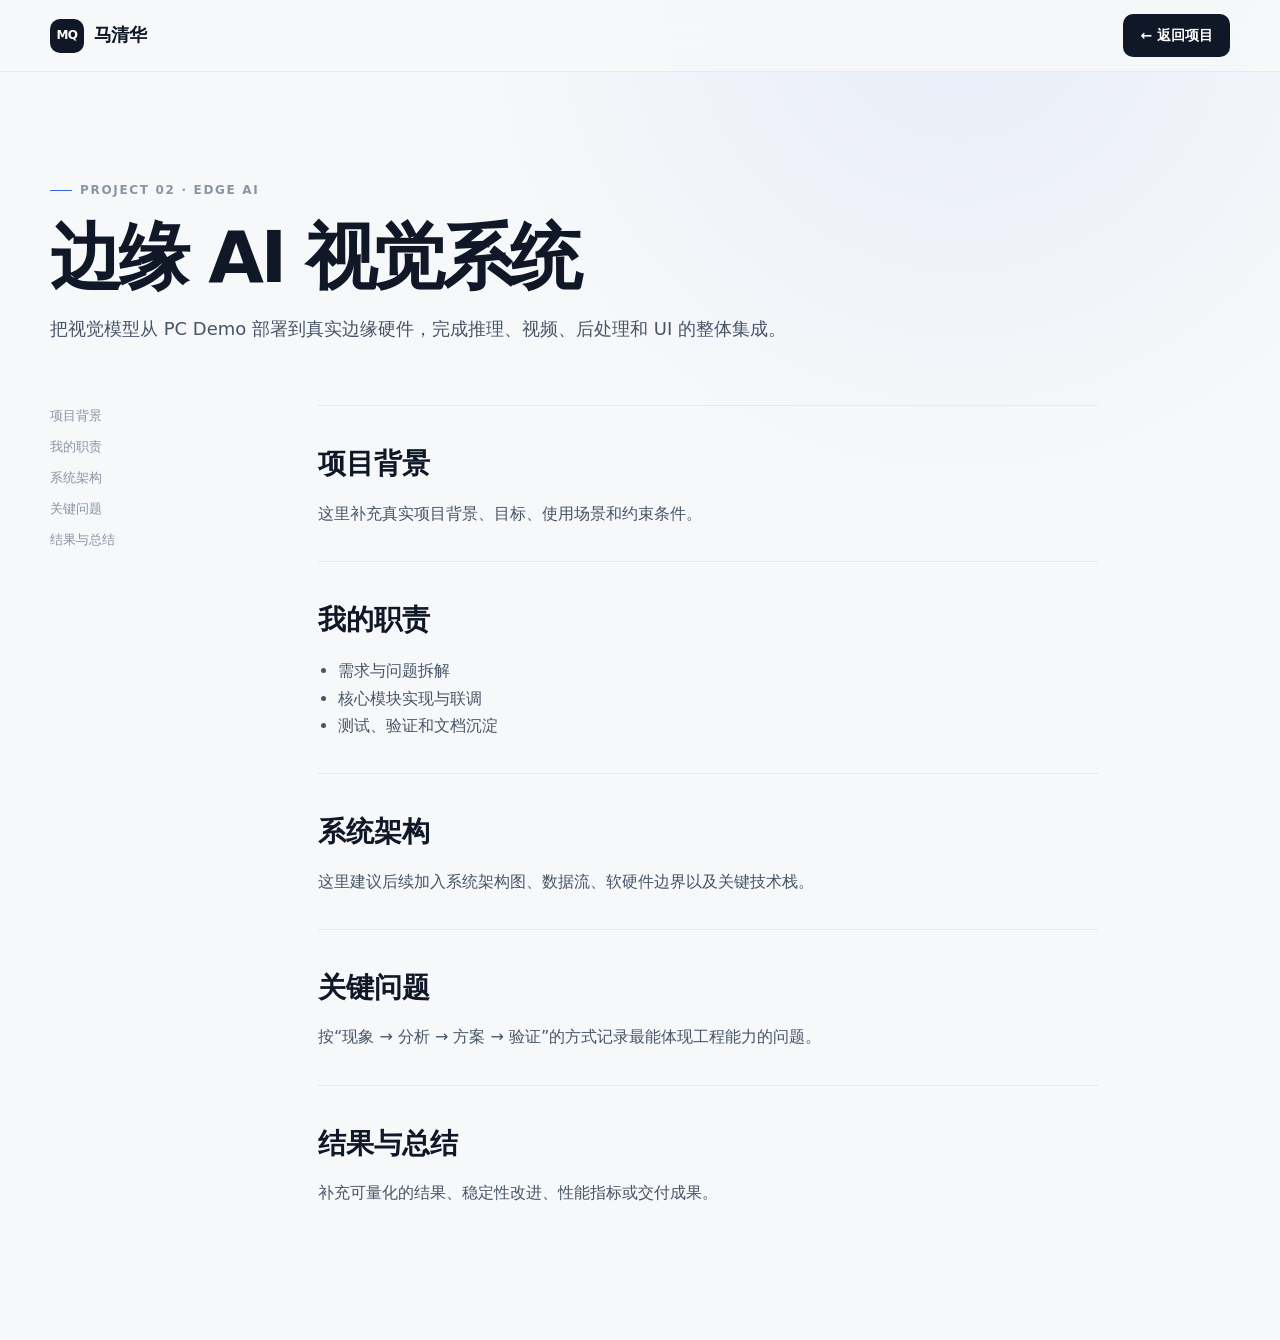
==== projects/edge-ai.html @ 14eddd3c "更新个人页面" ====
<!doctype html><html lang="zh-CN"><head><meta charset="UTF-8"><meta name="viewport" content="width=device-width,initial-scale=1"><title>边缘 AI 视觉系统｜马清华</title><link rel="stylesheet" href="../assets/styles/detail.css"></head><body>
<header class="site-header"><div class="page-width header-inner"><a class="brand" href="../index.html"><span class="brand-mark">MQ</span><span>马清华</span></a><a class="header-contact" href="../index.html#projects">← 返回项目</a></div></header>
<main><section class="detail-hero"><div class="page-width"><span class="eyebrow">PROJECT 02 · EDGE AI</span><h1>边缘 AI 视觉系统</h1><p>把视觉模型从 PC Demo 部署到真实边缘硬件，完成推理、视频、后处理和 UI 的整体集成。</p></div></section>
<section class="detail-content"><div class="page-width detail-grid"><nav class="detail-nav"><a href="#background">项目背景</a><a href="#role">我的职责</a><a href="#architecture">系统架构</a><a href="#problems">关键问题</a><a href="#result">结果与总结</a></nav><article class="detail-body">
<section id="background" class="detail-block"><h2>项目背景</h2><p>这里补充真实项目背景、目标、使用场景和约束条件。</p></section>
<section id="role" class="detail-block"><h2>我的职责</h2><ul><li>需求与问题拆解</li><li>核心模块实现与联调</li><li>测试、验证和文档沉淀</li></ul></section>
<section id="architecture" class="detail-block"><h2>系统架构</h2><p>这里建议后续加入系统架构图、数据流、软硬件边界以及关键技术栈。</p></section>
<section id="problems" class="detail-block"><h2>关键问题</h2><p>按“现象 → 分析 → 方案 → 验证”的方式记录最能体现工程能力的问题。</p></section>
<section id="result" class="detail-block"><h2>结果与总结</h2><p>补充可量化的结果、稳定性改进、性能指标或交付成果。</p></section>
</article></div></section></main></body></html>
---- assets/styles/detail.css ----
@import "./main.css";
.detail-hero { padding: 100px 0 60px; }
.detail-hero h1 { max-width: 850px; margin: 18px 0; font-size: clamp(42px,6vw,72px); line-height: 1.08; letter-spacing: -.05em; }
.detail-hero p { max-width: 760px; color: var(--text-secondary); font-size: 18px; }
.detail-content { padding-bottom: 100px; }
.detail-grid { display: grid; grid-template-columns: 220px minmax(0,1fr); gap: 48px; }
.detail-nav { position: sticky; top: 110px; align-self: start; display: grid; gap: 9px; color: var(--text-muted); font-size: 13px; }
.detail-body { max-width: 780px; }
.detail-block { padding: 34px 0; border-top: 1px solid var(--border); }
.detail-block h2 { margin-bottom: 12px; font-size: 28px; }
.detail-block p,.detail-block li { color: var(--text-secondary); }
.detail-block ul { margin: 14px 0 0 20px; }
@media(max-width:760px){.detail-grid{grid-template-columns:1fr}.detail-nav{position:static;grid-template-columns:repeat(2,1fr)}}
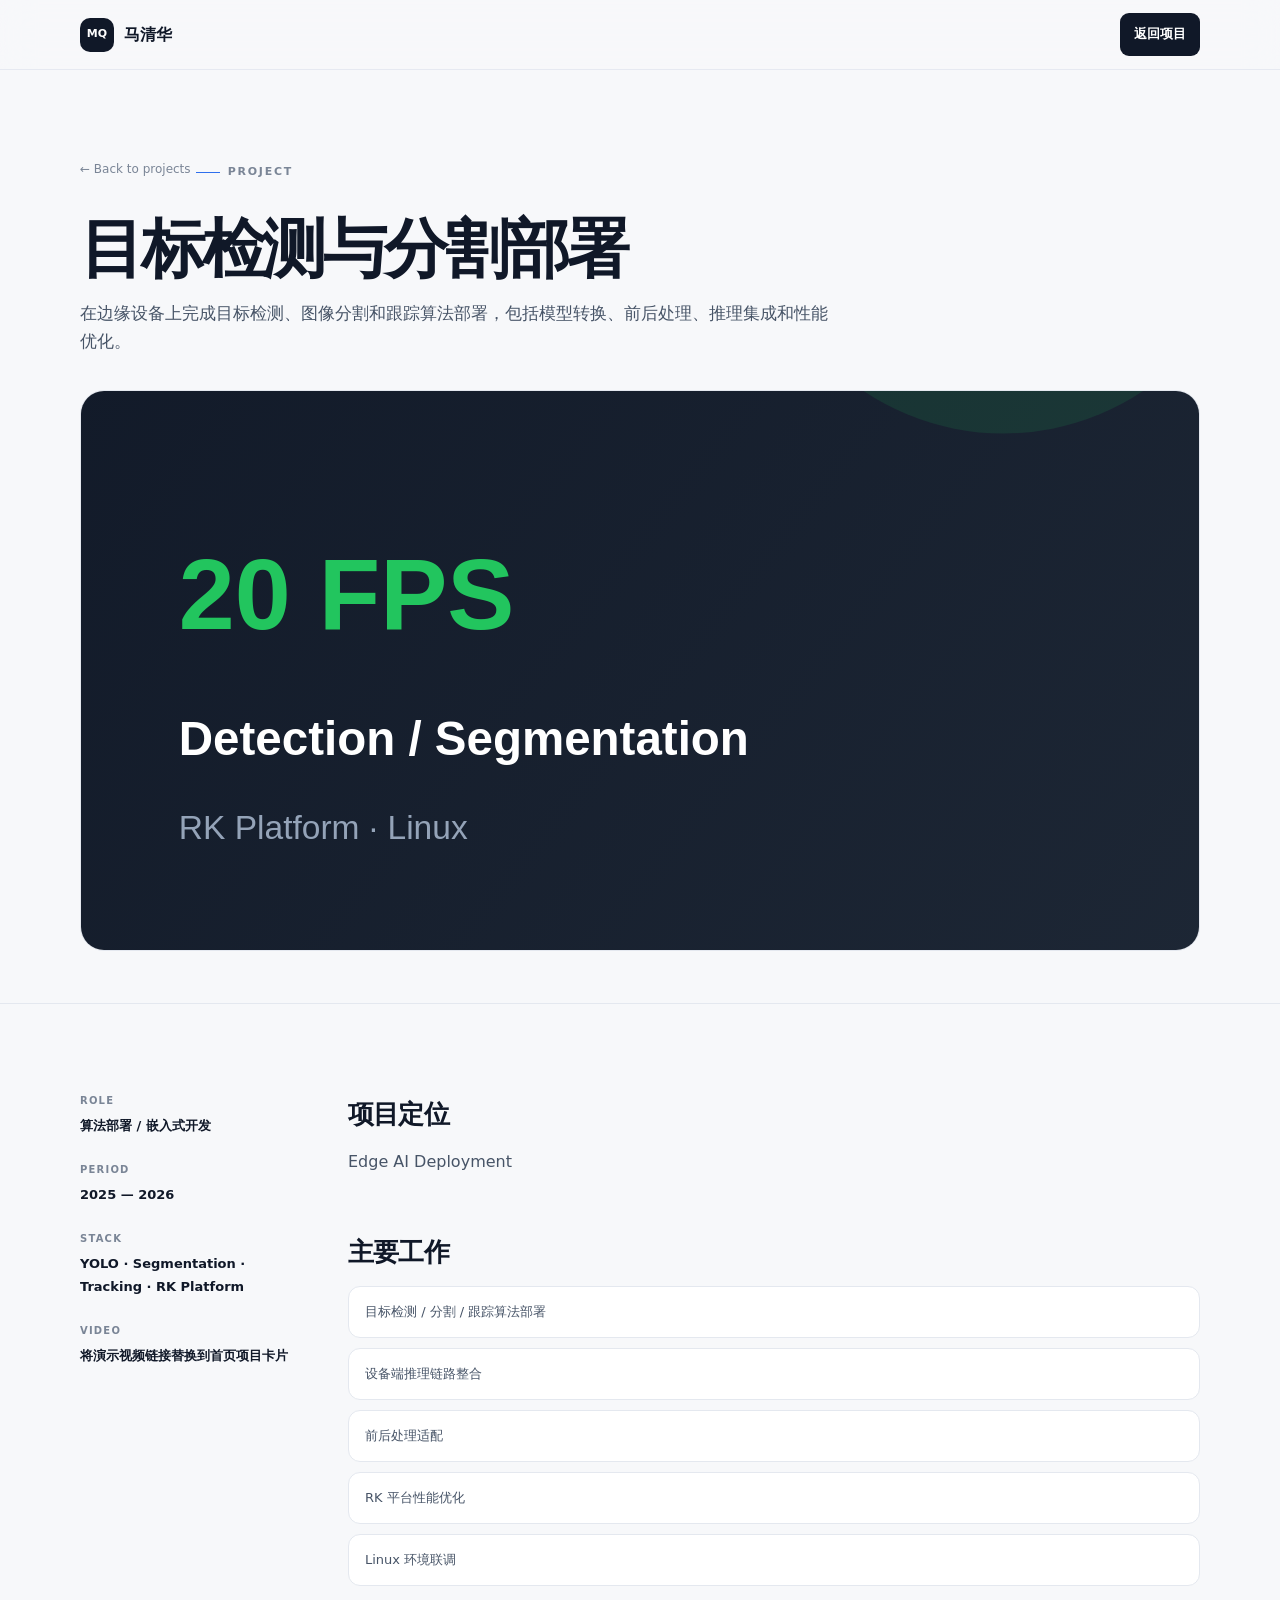
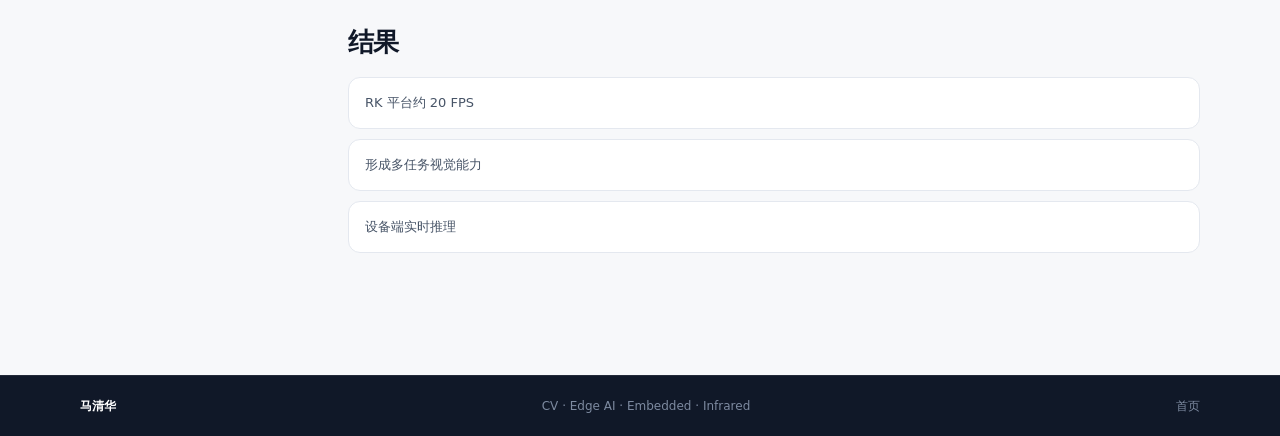
==== commit ef11b528: "更新个人页面" ====
--- a/projects/edge-ai.html
+++ b/projects/edge-ai.html
@@ -1,10 +1,40 @@
-<!doctype html><html lang="zh-CN"><head><meta charset="UTF-8"><meta name="viewport" content="width=device-width,initial-scale=1"><title>边缘 AI 视觉系统｜马清华</title><link rel="stylesheet" href="../assets/styles/detail.css"></head><body>
-<header class="site-header"><div class="page-width header-inner"><a class="brand" href="../index.html"><span class="brand-mark">MQ</span><span>马清华</span></a><a class="header-contact" href="../index.html#projects">← 返回项目</a></div></header>
-<main><section class="detail-hero"><div class="page-width"><span class="eyebrow">PROJECT 02 · EDGE AI</span><h1>边缘 AI 视觉系统</h1><p>把视觉模型从 PC Demo 部署到真实边缘硬件，完成推理、视频、后处理和 UI 的整体集成。</p></div></section>
-<section class="detail-content"><div class="page-width detail-grid"><nav class="detail-nav"><a href="#background">项目背景</a><a href="#role">我的职责</a><a href="#architecture">系统架构</a><a href="#problems">关键问题</a><a href="#result">结果与总结</a></nav><article class="detail-body">
-<section id="background" class="detail-block"><h2>项目背景</h2><p>这里补充真实项目背景、目标、使用场景和约束条件。</p></section>
-<section id="role" class="detail-block"><h2>我的职责</h2><ul><li>需求与问题拆解</li><li>核心模块实现与联调</li><li>测试、验证和文档沉淀</li></ul></section>
-<section id="architecture" class="detail-block"><h2>系统架构</h2><p>这里建议后续加入系统架构图、数据流、软硬件边界以及关键技术栈。</p></section>
-<section id="problems" class="detail-block"><h2>关键问题</h2><p>按“现象 → 分析 → 方案 → 验证”的方式记录最能体现工程能力的问题。</p></section>
-<section id="result" class="detail-block"><h2>结果与总结</h2><p>补充可量化的结果、稳定性改进、性能指标或交付成果。</p></section>
-</article></div></section></main></body></html>
+<!doctype html>
+<html lang="zh-CN">
+<head>
+  <meta charset="UTF-8" />
+  <meta name="viewport" content="width=device-width, initial-scale=1.0" />
+  <title>目标检测与分割部署｜马清华</title>
+  <link rel="icon" href="../favicon.svg" type="image/svg+xml" />
+  <link rel="stylesheet" href="../assets/styles/detail.css" />
+</head>
+<body>
+  <header class="site-header"><div class="page-width header-inner"><a class="brand" href="../index.html"><span class="brand-mark">MQ</span><span>马清华</span></a><a class="header-link" href="../index.html#projects">返回项目</a></div></header>
+  <main>
+    <section class="detail-hero">
+      <div class="page-width">
+        <a class="detail-back" href="../index.html#projects">← Back to projects</a>
+        <p class="eyebrow">PROJECT</p>
+        <h1>目标检测与分割部署</h1>
+        <p class="detail-summary">在边缘设备上完成目标检测、图像分割和跟踪算法部署，包括模型转换、前后处理、推理集成和性能优化。</p>
+        <div class="detail-cover"><img src="../assets/images/projects/edge-ai.svg" alt="目标检测与分割部署"></div>
+      </div>
+    </section>
+    <section class="section">
+      <div class="page-width detail-grid">
+        <aside class="detail-side">
+          <span>ROLE</span><strong>算法部署 / 嵌入式开发</strong>
+          <span>PERIOD</span><strong>2025 — 2026</strong>
+          <span>STACK</span><strong>YOLO · Segmentation · Tracking · RK Platform</strong>
+          <span>VIDEO</span><strong>将演示视频链接替换到首页项目卡片</strong>
+        </aside>
+        <div class="detail-content">
+          <section><h2>项目定位</h2><p>Edge AI Deployment</p></section>
+          <section><h2>主要工作</h2><ul class="detail-list"><li>目标检测 / 分割 / 跟踪算法部署</li><li>设备端推理链路整合</li><li>前后处理适配</li><li>RK 平台性能优化</li><li>Linux 环境联调</li></ul></section>
+          <section><h2>结果</h2><ul class="detail-list"><li>RK 平台约 20 FPS</li><li>形成多任务视觉能力</li><li>设备端实时推理</li></ul></section>
+        </div>
+      </div>
+    </section>
+  </main>
+  <footer class="site-footer"><div class="page-width footer-inner"><strong>马清华</strong><span>CV · Edge AI · Embedded · Infrared</span><a href="../index.html">首页</a></div></footer>
+</body>
+</html>
--- a/assets/styles/detail.css
+++ b/assets/styles/detail.css
@@ -1,13 +1,22 @@
-@import "./main.css";
-.detail-hero { padding: 100px 0 60px; }
-.detail-hero h1 { max-width: 850px; margin: 18px 0; font-size: clamp(42px,6vw,72px); line-height: 1.08; letter-spacing: -.05em; }
-.detail-hero p { max-width: 760px; color: var(--text-secondary); font-size: 18px; }
-.detail-content { padding-bottom: 100px; }
-.detail-grid { display: grid; grid-template-columns: 220px minmax(0,1fr); gap: 48px; }
-.detail-nav { position: sticky; top: 110px; align-self: start; display: grid; gap: 9px; color: var(--text-muted); font-size: 13px; }
-.detail-body { max-width: 780px; }
-.detail-block { padding: 34px 0; border-top: 1px solid var(--border); }
-.detail-block h2 { margin-bottom: 12px; font-size: 28px; }
-.detail-block p,.detail-block li { color: var(--text-secondary); }
-.detail-block ul { margin: 14px 0 0 20px; }
-@media(max-width:760px){.detail-grid{grid-template-columns:1fr}.detail-nav{position:static;grid-template-columns:repeat(2,1fr)}}
+@import "./base.css";
+@import "./layout.css";
+@import "./components.css";
+@import "./sections/header.css";
+@import "./sections/footer.css";
+@import "./responsive.css";
+.detail-hero { padding: 84px 0 52px; }
+.detail-back { display: inline-flex; margin-bottom: 22px; color: var(--text-3); font-size: 12px; }
+.detail-hero h1 { margin: 14px 0; max-width: 850px; font-size: clamp(38px, 6vw, 64px); line-height: 1.08; letter-spacing: -.05em; }
+.detail-summary { max-width: 760px; color: var(--text-2); font-size: 17px; }
+.detail-cover { margin-top: 34px; overflow: hidden; border-radius: 24px; border: 1px solid var(--line); }
+.detail-cover img { width: 100%; aspect-ratio: 16 / 8; object-fit: cover; }
+.detail-grid { display: grid; grid-template-columns: 220px 1fr; gap: 48px; }
+.detail-side { align-self: start; position: sticky; top: 90px; }
+.detail-side span { display: block; margin-bottom: 6px; color: var(--text-3); font-size: 10px; font-weight: 800; letter-spacing: .12em; }
+.detail-side strong { display: block; margin-bottom: 24px; font-size: 13px; }
+.detail-content section { padding-bottom: 34px; }
+.detail-content h2 { margin-bottom: 12px; font-size: 26px; letter-spacing: -.03em; }
+.detail-content p { color: var(--text-2); margin-bottom: 20px; }
+.detail-list { display: grid; gap: 10px; }
+.detail-list li { padding: 14px 16px; border: 1px solid var(--line); border-radius: 12px; background: white; color: var(--text-2); font-size: 13px; }
+@media (max-width: 760px) { .detail-grid { grid-template-columns: 1fr; } .detail-side { position: static; } }
